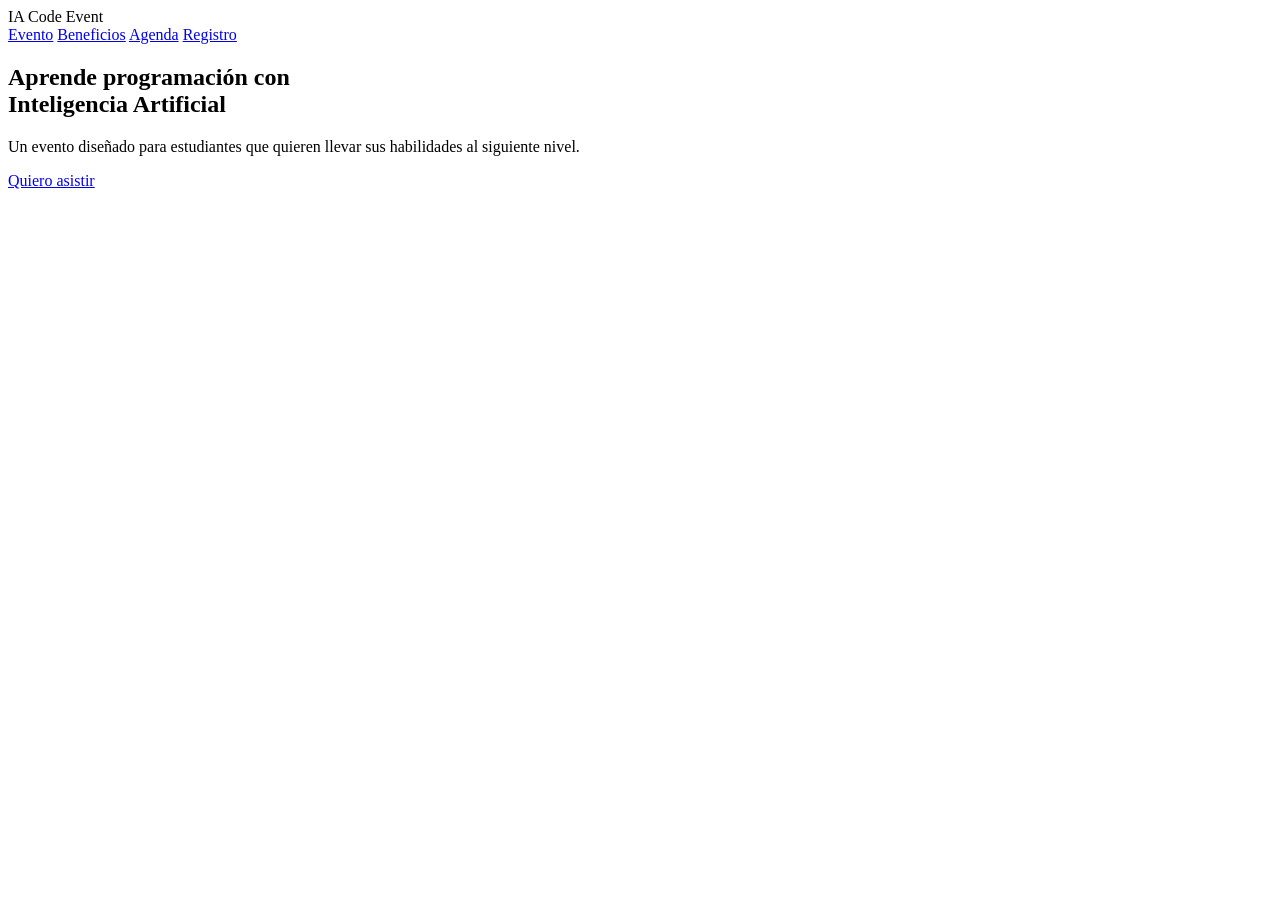
==== navegacion.html @ 35128ba9 "Primer commit" ====
<!doctype html>
<!-- Documento HTML5 -->

<html lang="es">
  <head>
    <!-- Configuración de la página -->
    <meta charset="UTF-8" />
    <title>CESDE IA Summit</title>

    <!-- Archivo de estilos -->
    <link rel="stylesheet" href="Css/style.css" />
  </head>

  <body>
    <!-- ===== HEADER / NAV ===== -->
    <header>
      <div class="container nav">
        <!-- Logo o nombre del evento -->
        <div class="logo">IA Code Event</div>

        <!-- Enlaces de navegación -->
        <div class="nav-link">
          <a href="index.html">Evento</a>
          <a href="index.html">Beneficios</a>
          <a href="index.html">Agenda</a>
          <a href="index.html">Registro</a>
        </div>
      </div>
    </header>

    <!-- ===== CONTENIDO PRINCIPAL ===== -->
    <main>
      
      <!-- ===== HERO (PORTADA) ===== -->
      <section class="hero">
        
        <!-- Capa visual (overlay para efectos) -->
        <div class="overlay"></div>

        <!-- Contenedor del contenido -->
        <div class="container hero-cont">
          
          <!-- Texto principal -->
          <div class="hero-text">
            
            <!-- Título principal -->
            <h1>
              Aprende programación con <br />
              <span>Inteligencia Artificial</span>
            </h1>

            <!-- Descripción -->
            <p>
              Un evento diseñado para estudiantes que quieren llevar sus
              habilidades al siguiente nivel.
            </p>

            <!-- Botón principal -->
            <div class="hero-buttons">
              <a href="index.html" class="btn-primary">Quiero asistir</a>
            </div>

          </div>
        </div>
      </section>

    </main>
  </body>
</html>
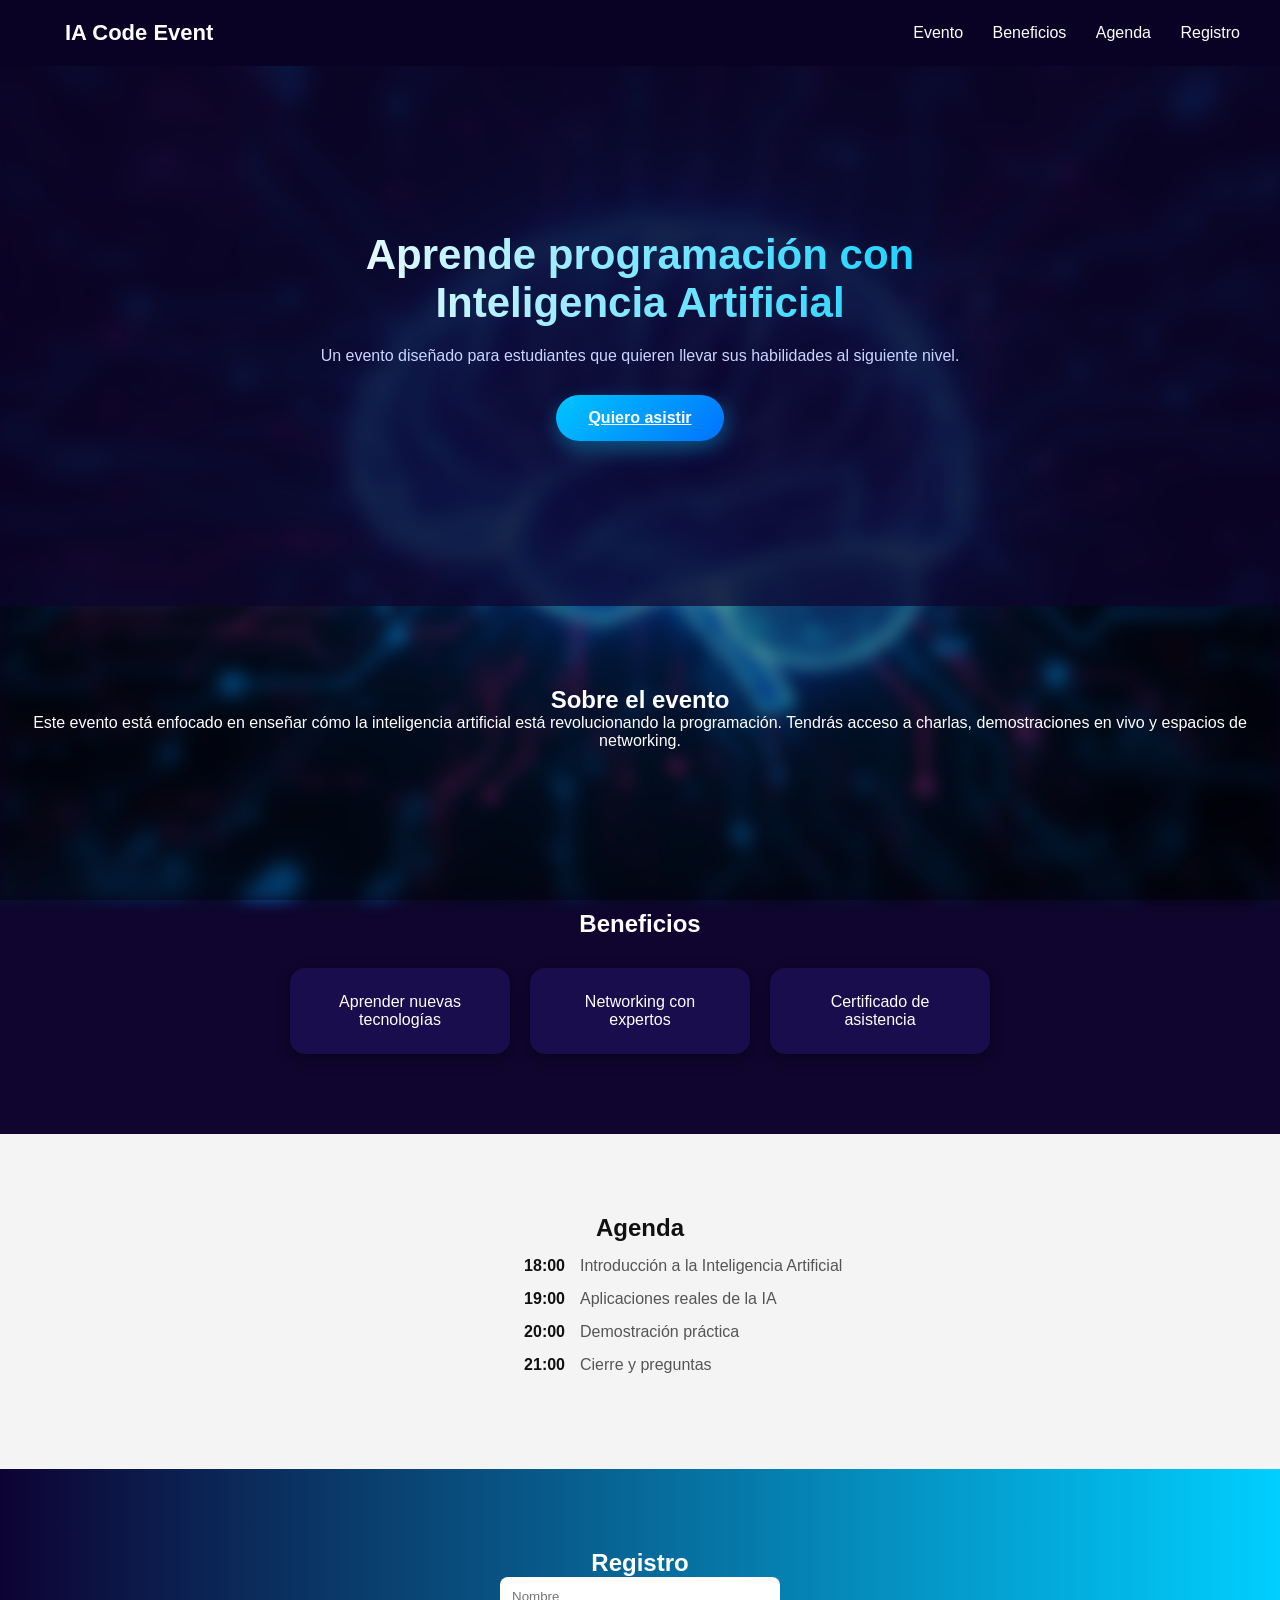
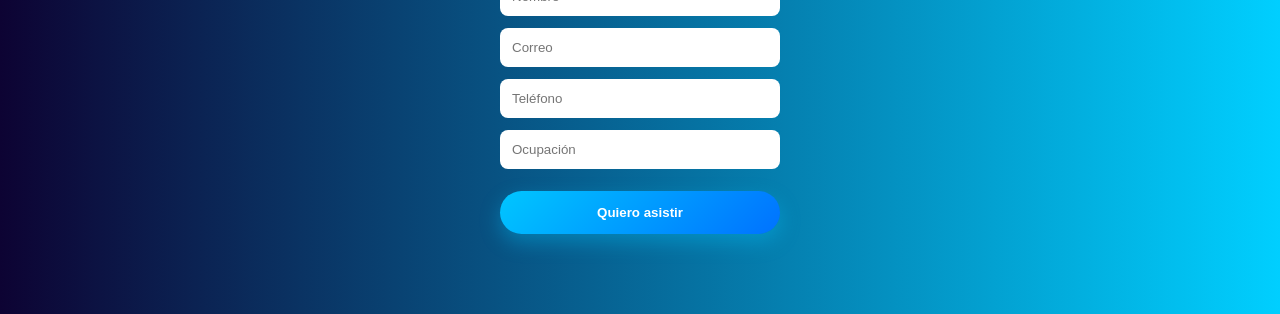
==== commit 5db8b8d6: "Correccion de rutas Css y estructura para Git Pages" ====
--- a/navegacion.html
+++ b/navegacion.html
@@ -3,67 +3,115 @@
 
 <html lang="es">
   <head>
-    <!-- Configuración de la página -->
+    <!-- Configuración básica -->
     <meta charset="UTF-8" />
-    <title>CESDE IA Summit</title>
+    <!-- Responsive (adaptación a móviles) -->
+    <meta name="viewport" content="width=device-width, initial-scale=1.0" />
+
+    <title>Evento Programación IA</title>
 
     <!-- Archivo de estilos -->
-    <link rel="stylesheet" href="Css/style.css" />
+    <link rel="stylesheet" href="css/style2.css" />
   </head>
 
   <body>
-    <!-- ===== HEADER / NAV ===== -->
-    <header>
-      <div class="container nav">
-        <!-- Logo o nombre del evento -->
-        <div class="logo">IA Code Event</div>
+    <!-- ===== NAV / MENÚ ===== -->
+    <header class="nav">
+      <!-- Logo o nombre del evento -->
+      <a href="navegacion.html" class="logo">IA Code Event</a>
 
-        <!-- Enlaces de navegación -->
-        <div class="nav-link">
-          <a href="index.html">Evento</a>
-          <a href="index.html">Beneficios</a>
-          <a href="index.html">Agenda</a>
-          <a href="index.html">Registro</a>
+      <!-- Navegación interna (scroll a secciones) -->
+      <nav>
+        <a href="#evento">Evento</a>
+        <a href="#beneficios">Beneficios</a>
+        <a href="#agenda">Agenda</a>
+        <a href="#registro">Registro</a>
+      </nav>
+    </header>
+
+    <!-- ===== HERO (PORTADA PRINCIPAL) ===== -->
+    <section class="hero">
+      <div class="hero-text">
+        <!-- Título principal -->
+        <h1>Aprende programación con Inteligencia Artificial</h1>
+
+        <!-- Descripción -->
+        <p>
+          Un evento diseñado para estudiantes que quieren llevar sus habilidades
+          al siguiente nivel.
+        </p>
+
+        <!-- Botón de acción -->
+        <a href="#registro" class="btn-primary">Quiero asistir</a>
+      </div>
+    </section>
+
+    <!-- ===== SECCIÓN EVENTO ===== -->
+    <section id="evento" class="section">
+      <h2>Sobre el evento</h2>
+
+      <!-- Información general -->
+      <p>
+        Este evento está enfocado en enseñar cómo la inteligencia artificial
+        está revolucionando la programación. Tendrás acceso a charlas,
+        demostraciones en vivo y espacios de networking.
+      </p>
+    </section>
+
+    <!-- ===== SECCIÓN BENEFICIOS ===== -->
+    <section id="beneficios" class="section">
+      <h2>Beneficios</h2>
+
+      <!-- Contenedor de tarjetas -->
+      <div class="flex">
+        <div class="card">Aprender nuevas tecnologías</div>
+        <div class="card">Networking con expertos</div>
+        <div class="card">Certificado de asistencia</div>
+      </div>
+    </section>
+
+    <!-- ===== SECCIÓN AGENDA ===== -->
+    <section id="agenda" class="agenda">
+      <div class="agenda-container">
+        <h2>Agenda</h2>
+
+        <!-- Cada bloque es una actividad con hora -->
+        <div class="agenda-item">
+          <span>18:00</span>
+          <p>Introducción a la Inteligencia Artificial</p>
+        </div>
+
+        <div class="agenda-item">
+          <span>19:00</span>
+          <p>Aplicaciones reales de la IA</p>
+        </div>
+
+        <div class="agenda-item">
+          <span>20:00</span>
+          <p>Demostración práctica</p>
+        </div>
+
+        <div class="agenda-item">
+          <span>21:00</span>
+          <p>Cierre y preguntas</p>
         </div>
       </div>
-    </header>
+    </section>
 
-    <!-- ===== CONTENIDO PRINCIPAL ===== -->
-    <main>
-      
-      <!-- ===== HERO (PORTADA) ===== -->
-      <section class="hero">
-        
-        <!-- Capa visual (overlay para efectos) -->
-        <div class="overlay"></div>
+    <!-- ===== SECCIÓN REGISTRO ===== -->
+    <section id="registro" class="registro">
+      <h2>Registro</h2>
 
-        <!-- Contenedor del contenido -->
-        <div class="container hero-cont">
-          
-          <!-- Texto principal -->
-          <div class="hero-text">
-            
-            <!-- Título principal -->
-            <h1>
-              Aprende programación con <br />
-              <span>Inteligencia Artificial</span>
-            </h1>
+      <!-- Formulario de inscripción -->
+      <form class="formulario">
+        <input type="text" placeholder="Nombre" required />
+        <input type="email" placeholder="Correo" required />
+        <input type="tel" placeholder="Teléfono" required />
+        <input type="text" placeholder="Ocupación" required />
 
-            <!-- Descripción -->
-            <p>
-              Un evento diseñado para estudiantes que quieren llevar sus
-              habilidades al siguiente nivel.
-            </p>
-
-            <!-- Botón principal -->
-            <div class="hero-buttons">
-              <a href="index.html" class="btn-primary">Quiero asistir</a>
-            </div>
-
-          </div>
-        </div>
-      </section>
-
-    </main>
+        <!-- Botón de envío -->
+        <button type="submit" class="btn-primary">Quiero asistir</button>
+      </form>
+    </section>
   </body>
 </html>
--- a/css/style2.css
+++ b/css/style2.css
@@ -0,0 +1,234 @@
+/* ===== RESET GENERAL ===== */
+* {   /* aplica a todos los elementos */
+  margin: 0; /* elimina márgenes por defecto */
+  padding: 0; /* elimina espacios internos */
+  box-sizing: border-box; /* controla tamaños correctamente */
+}
+
+/* ===== BODY ===== */
+body {
+  font-family: "Segoe UI", Arial, sans-serif; /* fuente general */
+  background: #0f052e; /* color base */
+  color: #ffffff; /* color de texto */
+  margin: 0;  /* elimina borde blanco */
+  position: relative; /* necesario para usar ::before */
+}
+
+/* ===== FONDO DESENFOCADO ===== */
+body::before {
+  content: "";
+  position: fixed; /* fijo al hacer scroll */
+  top: 0;
+  left: 0;
+  width: 100%;
+  height: 100%;
+  background: url("../img/cerebrobg.png") no-repeat center/cover; /* imagen */
+  filter: blur(8px); /* desenfoque */
+  z-index: -2; /* capa más al fondo */
+}
+
+/* CAPA OSCURA ENCIMA */
+body::after {
+  content: "";
+  position: fixed;
+  inset: 0;
+  background: rgba(0,0,0,0.4); /* oscurece */
+  z-index: -1;
+}
+
+/* ===== SCROLL SUAVE ===== */
+html {
+  scroll-behavior: smooth;  /* animación al hacer scroll */
+}
+
+/* ===== LOGO ===== */
+.logo {
+  color: #00cfff;
+  font-weight: bold;
+  text-decoration: none; /* quita subrayado */
+  font-size: 22px;
+  transition: 0.3s;
+}
+
+.logo:hover {
+  color: #ffffff; /* efecto hover */
+}
+
+/* ===== NAVBAR ===== */
+.nav {
+  display: flex;
+  justify-content: space-between; /* separa elementos */
+  padding: 20px 40px;
+  background: #0a0225;
+  align-items: center;
+}
+
+.nav a {
+  color: white;
+  text-decoration: none;
+  margin-left: 25px;
+  transition: 0.3s;
+}
+
+.nav a:hover {
+  color: #00cfff;
+}
+
+/* ===== HERO ===== */
+.hero {
+  height: 60vh; /* altura de pantalla */
+  display: flex;
+  justify-content: center;
+  align-items: center;
+  text-align: center;
+
+  background: rgba(15, 5, 46, 0.7); /* fondo semi-transparente */
+  backdrop-filter: blur(7px); /* efecto glass (desenfoque) */
+}
+
+/* CONTENIDO HERO */
+.hero-text {
+  max-width: 700px;
+}
+
+/* TÍTULO */
+.hero-text h1 {
+  font-size: 42px;
+  margin-bottom: 20px;
+
+  /* efecto degradado en texto */
+  background: linear-gradient(90deg, #ffffff, #00cfff);
+  background-clip: text;
+  -webkit-background-clip: text;
+  -webkit-text-fill-color: transparent;
+}
+
+/* TEXTO */
+.hero-text p {
+  color: #cbd5ff;
+  margin-bottom: 30px;
+}
+
+/* ===== BOTÓN ===== */
+.btn-primary {
+  display: inline-block;
+  padding: 14px 32px;
+  border-radius: 50px;
+
+  background: linear-gradient(135deg, #00c6ff, #0072ff);
+  color: #fff;
+  font-weight: 600;
+
+  border: none;
+  cursor: pointer;
+  position: relative;
+
+  transition: all 0.3s ease;
+  box-shadow: 0 8px 20px rgba(0, 198, 255, 0.35);
+}
+
+/* HOVER */
+.btn-primary:hover {
+  transform: translateY(-3px) scale(1.05); /* efecto levantar */
+  box-shadow: 0 12px 30px rgba(0, 198, 255, 0.6);
+}
+
+/* CLICK */
+.btn-primary:active {
+  transform: scale(0.98); /* efecto presionado */
+}
+
+/* ===== SECCIONES ===== */
+.section {
+  padding: 80px 20px;
+  text-align: center;
+}
+
+/* ===== BENEFICIOS ===== */
+.flex {
+  display: flex;
+  justify-content: center;
+  gap: 20px;
+  margin-top: 30px;
+  flex-wrap: wrap; /* permite bajar en pantallas pequeñas */
+}
+
+.card {
+  background: #1a0d4d;
+  padding: 25px;
+  border-radius: 15px;
+  width: 220px;
+
+  transition: 0.3s;
+  box-shadow: 0 5px 15px rgba(0,0,0,0.3);
+}
+
+/* EFECTO TARJETA */
+.card:hover {
+  transform: translateY(-8px);
+  background: #2a1170;
+}
+
+/* ===== AGENDA ===== */
+.agenda {
+  background: #f4f4f4;
+  color: #111;
+  padding: 80px 20px;
+  text-align: center;
+}
+
+/* CONTENEDOR AGENDA */
+.agenda-container {
+  max-width: 600px;
+  margin: auto;
+}
+
+/* ITEM AGENDA */
+.agenda-item {
+  display: grid;
+  grid-template-columns: 240px 1fr; /* hora | texto */
+  align-items: center;
+  margin: 15px 0;
+  font-size: 16px;
+}
+
+/* HORA */
+.agenda-item span {
+  font-weight: bold;
+  text-align: right;
+  padding-right: 15px;
+}
+
+/* DESCRIPCIÓN */
+.agenda-item p {
+  text-align: left;
+  color: #555;
+}
+
+/* ===== REGISTRO ===== */
+.registro {
+  background: linear-gradient(90deg, #0d0333, #00cfff);
+  padding: 80px 20px;
+  text-align: center;
+}
+
+/* ===== FORMULARIO ===== */
+.formulario {
+  display: flex;
+  flex-direction: column;
+  width: 280px;
+  margin: auto;
+  gap: 12px;
+}
+
+.formulario input {
+  padding: 12px;
+  border-radius: 8px;
+  border: none;
+  outline: none;
+}
+
+/* BOTÓN DEL FORM */
+.formulario button {
+  margin-top: 10px;
+}
